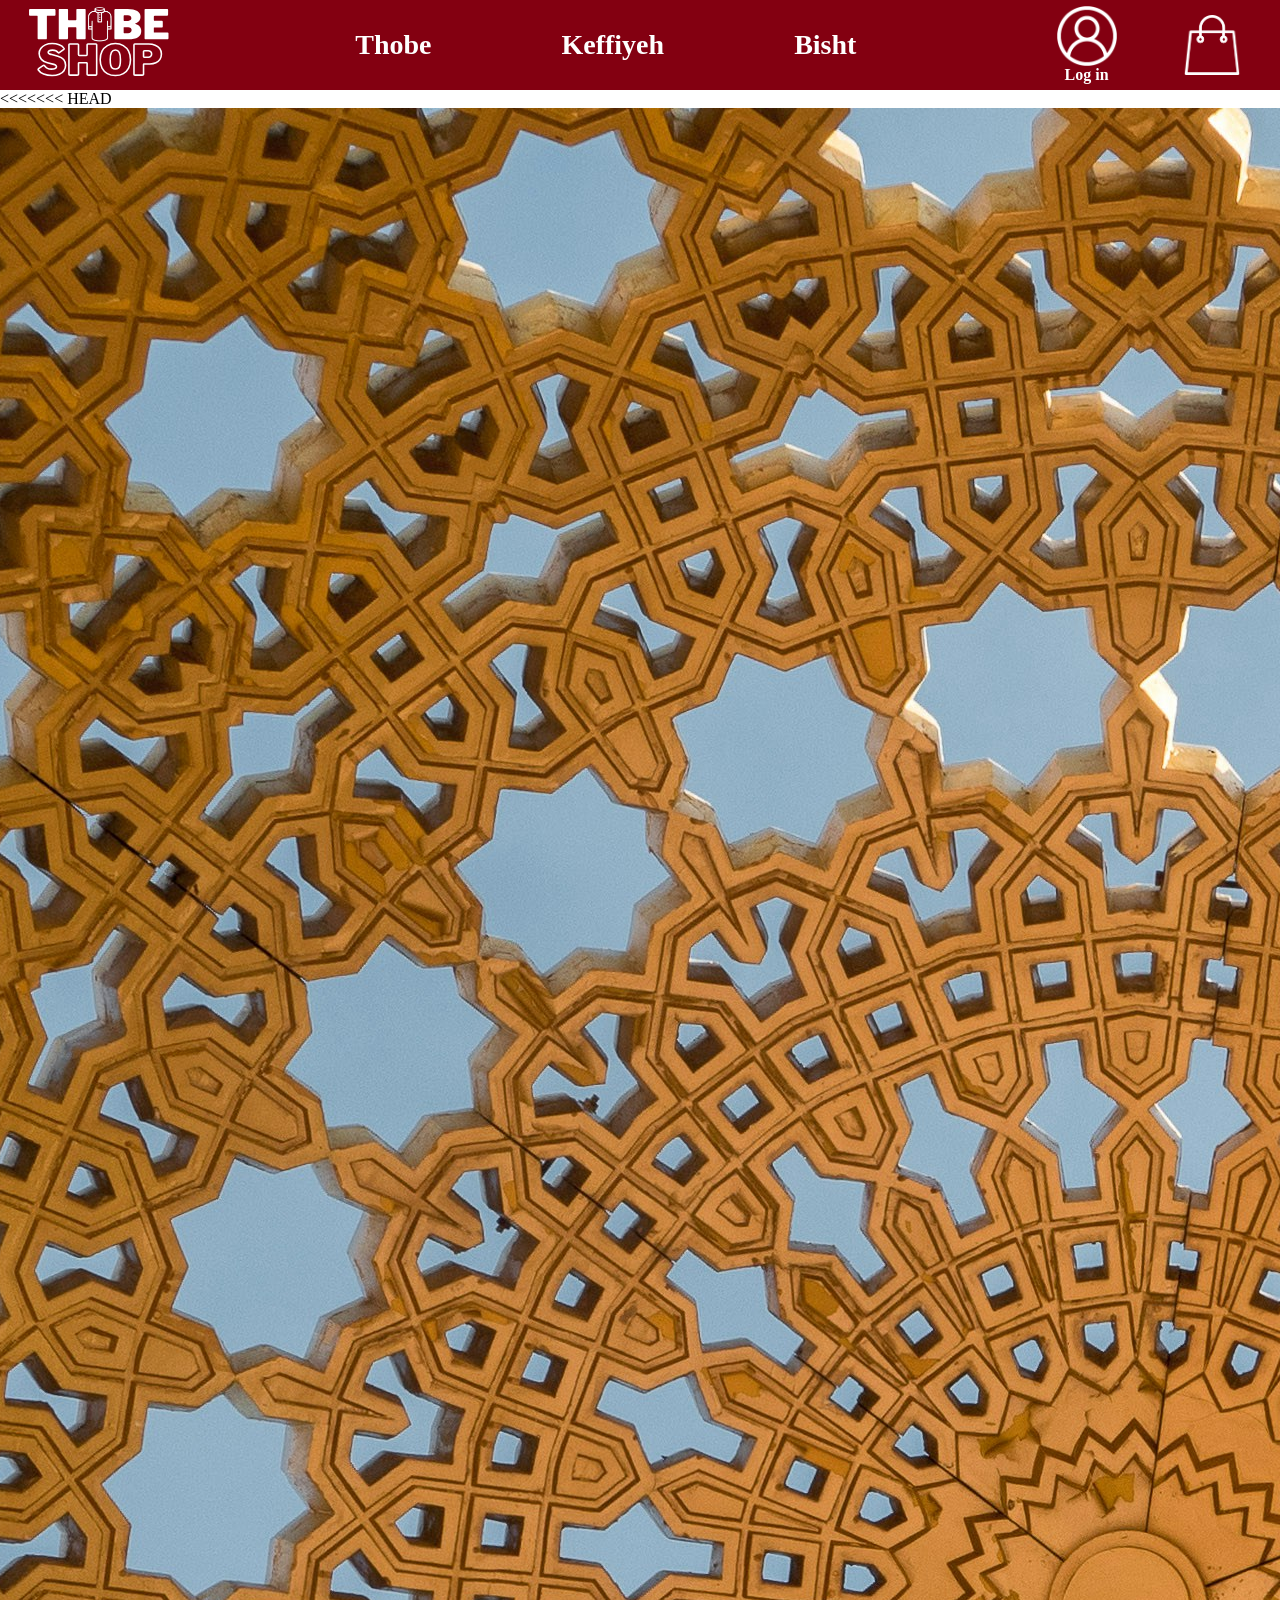
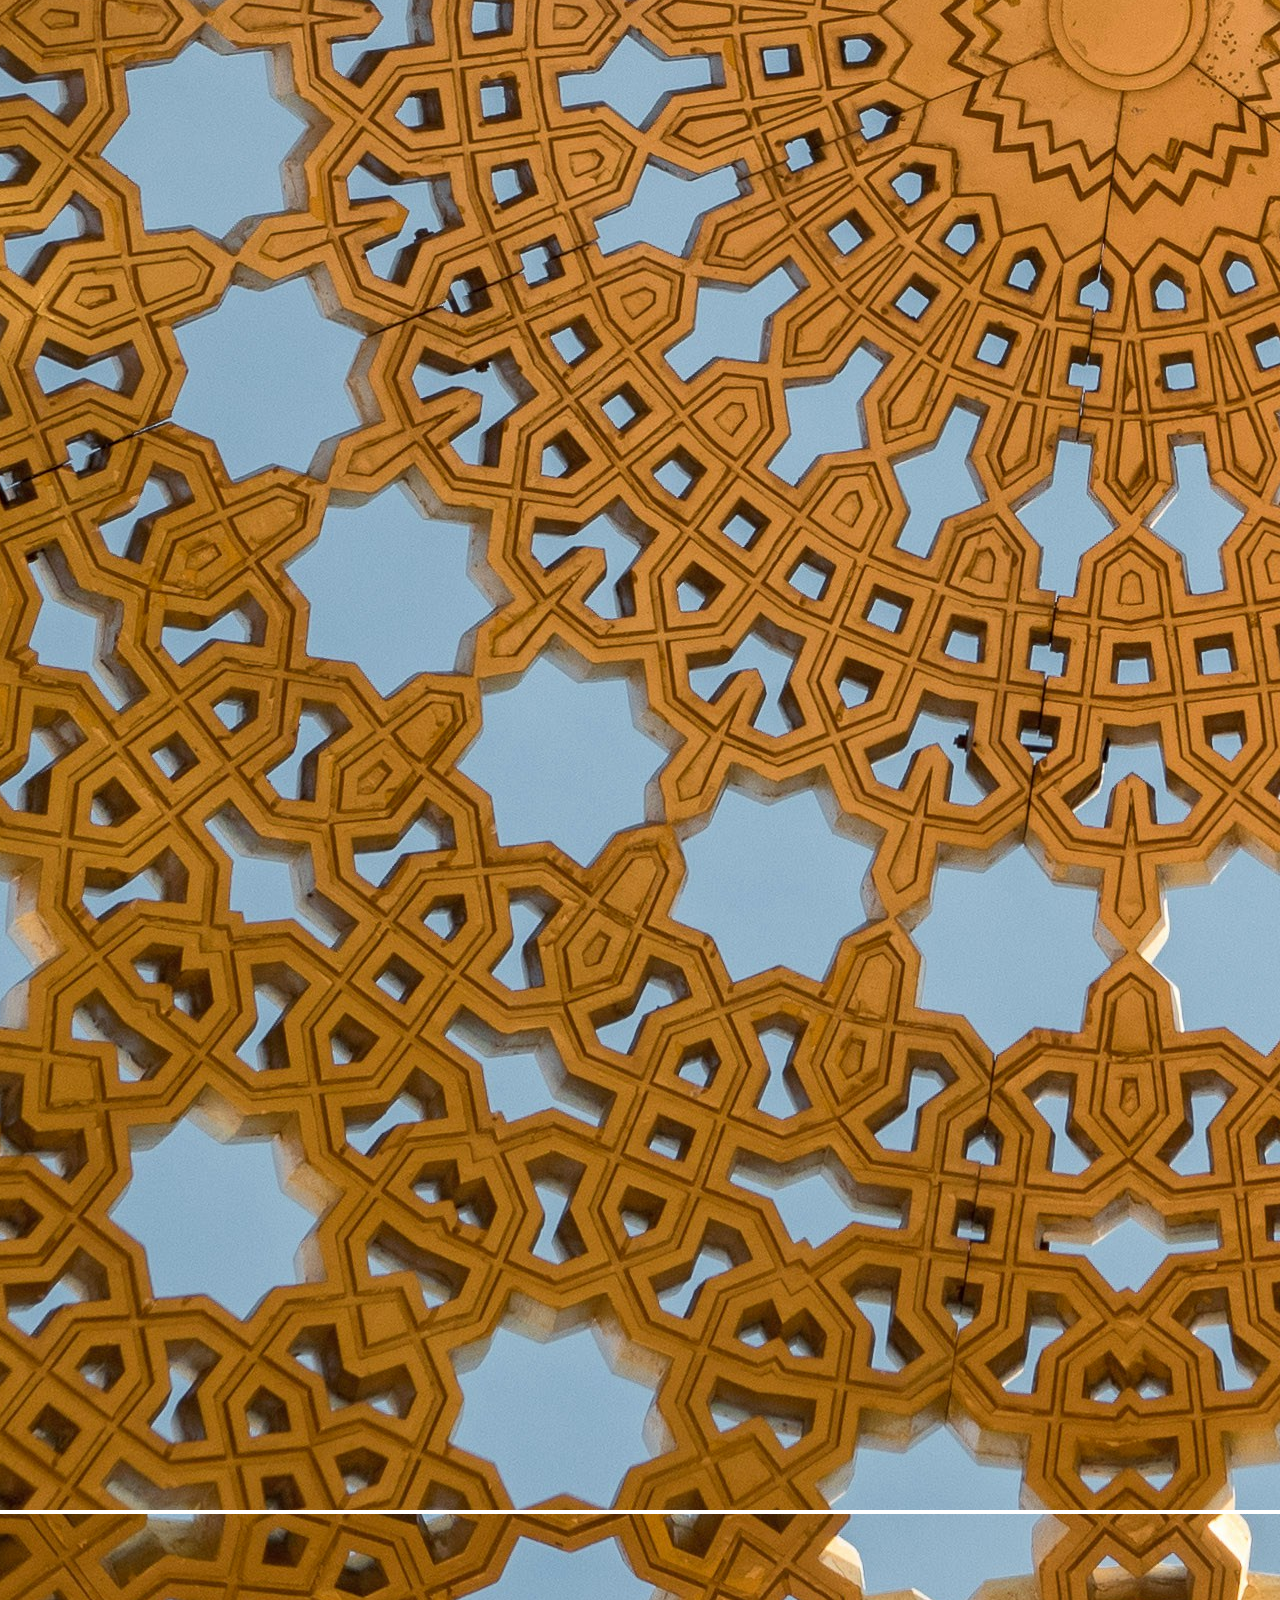
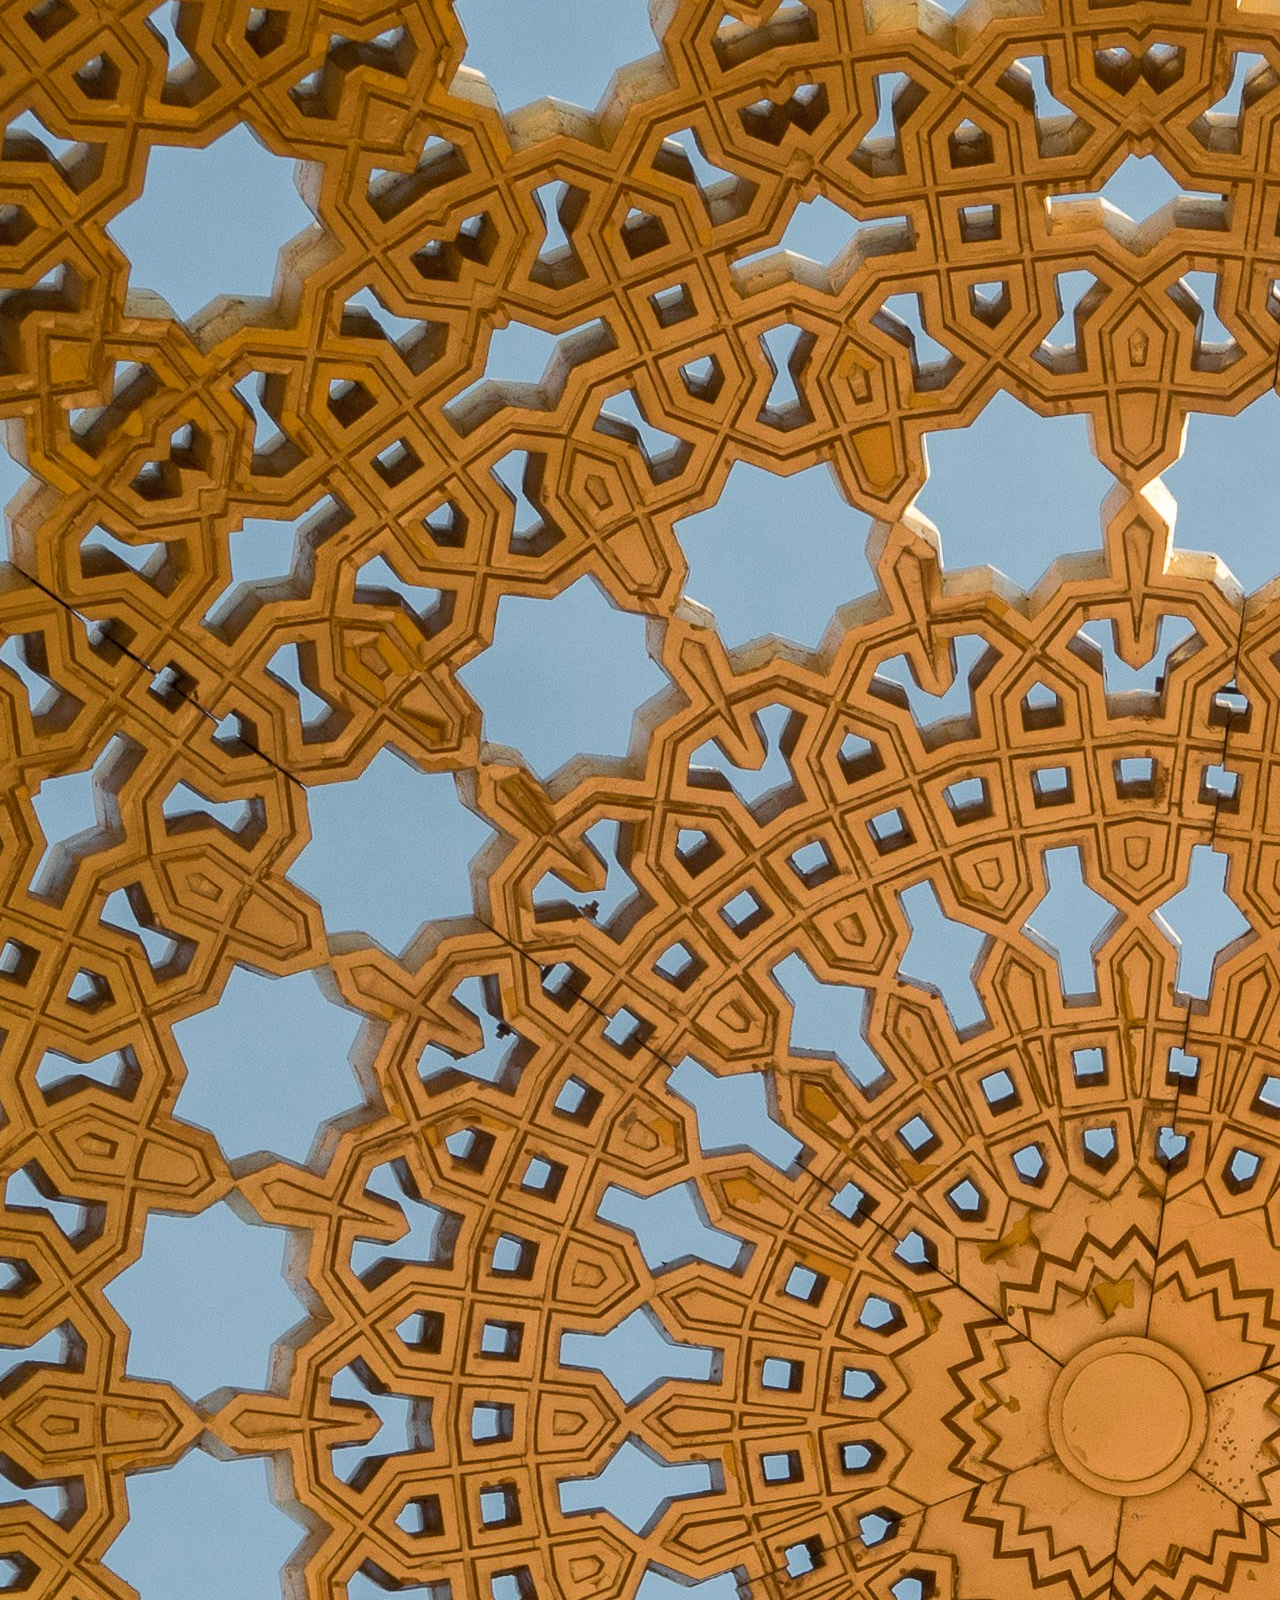
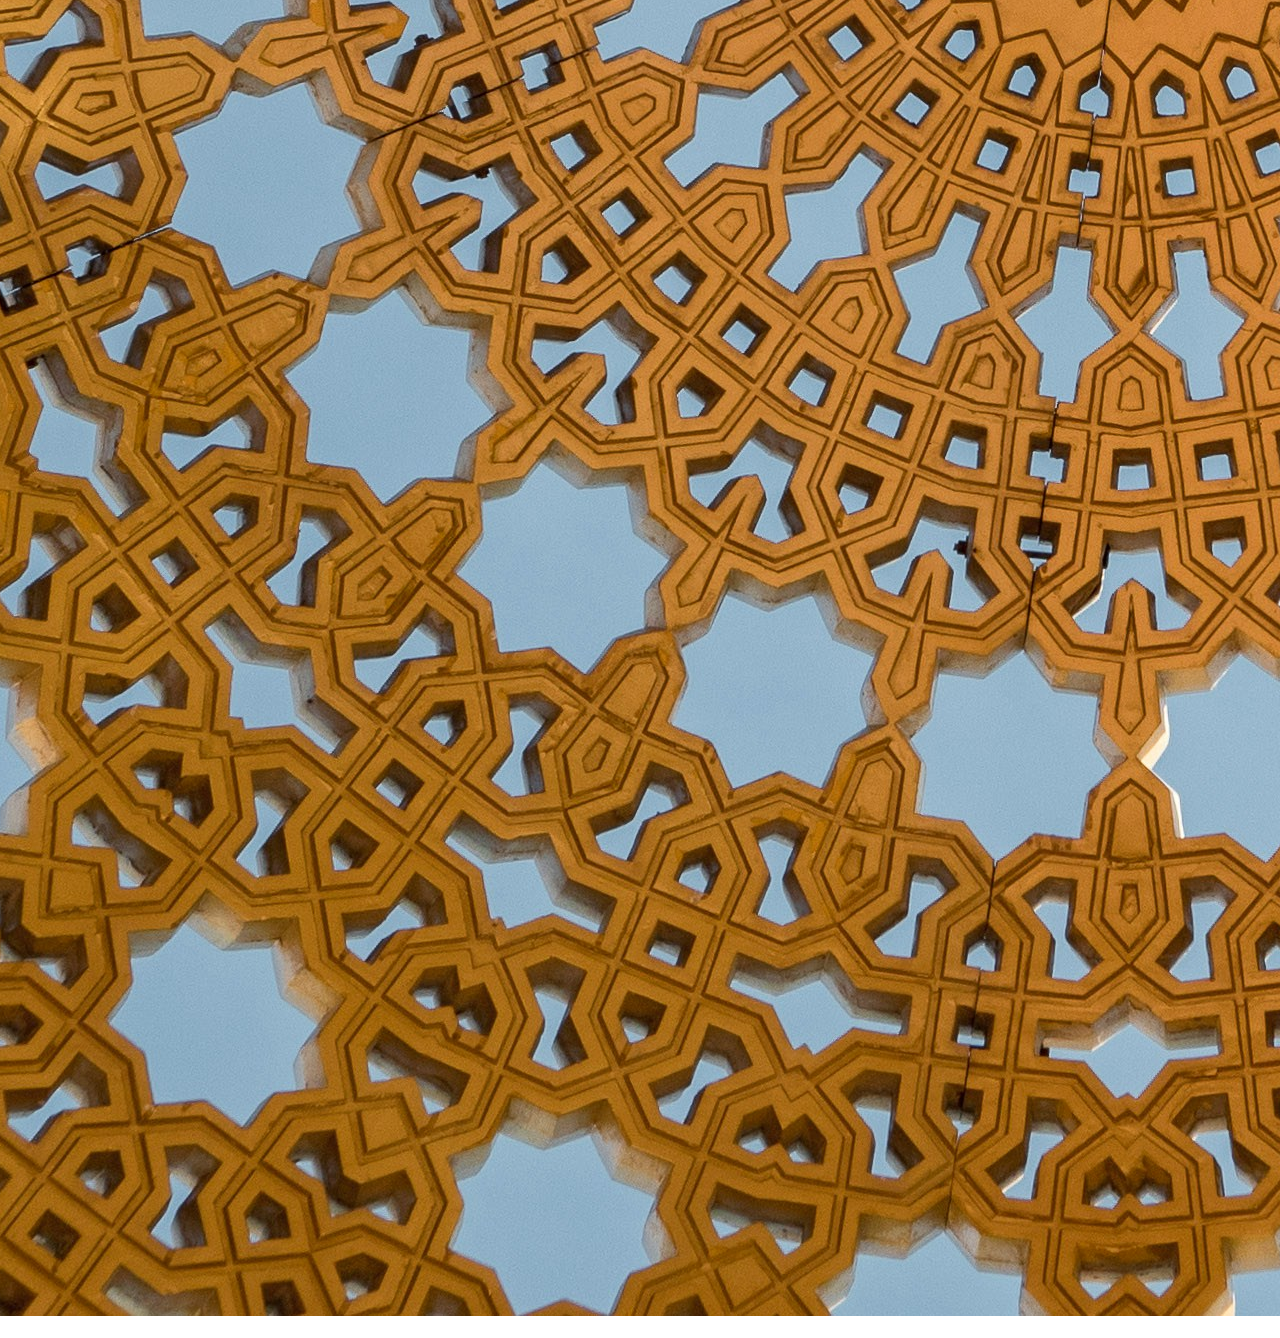
==== html_code/index.html @ 1b368363 "Merge branch 'With_frontend' of https://github.com/JohnnyDisk/KubenYearProject into With_frontend" ====
<!DOCTYPE html>
<html lang="en">
  <head>
    <meta charset="UTF-8" />
    <meta name="viewport" content="width=device-width, initial-scale=1.0" />
    <link rel="stylesheet" href="style.css" />
    <link rel="icon" type="image/x-icon" href="Images/favi_icon.png" />
    <script src="script.js"></script>
    <title>Thobe shop</title>
    <script src="Backend.js"></script>
</head>
<body>
  <div class="homepage">
    <div class="navbar">
      <div class="logo">
        <a href="/html_code/index.html">
          <img src="/html_code/Images/Thobe shop_lol.svg" alt="the images of the logo for thobe shop" />
        </a>
      </div>

  

      <div class="navbar-buttons">
        <a href="thobe.html">Thobe</a>
        <a href="keffiyah.html">Keffiyeh</a>
        <a href="bisht.html">Bisht</a>
      </div>
      
      <div class="buttons">
        <div class="profile">
          <a href="password/logg_inn.html" class="name">
            <img src="/html_code/Images/Profile_picture_white.png" alt="login profile picture image">
            <div id="name">Log in</div>
          </a>
        </div>
        <div class="shopping_cart">
          <a href="/html_code/shoppingcart.html" class="shopping_cart no_underline">
            <img src="/html_code/Images/shopping-bag_white.png" alt="a image of a shoppingcart">
            <div id="shoppingcartCounter" class="shopping_cart_text" style="display: none;"></div>
          </a>
        </div>  
          
      </div>
    </div>

<<<<<<< HEAD
    <div class="start_section">
      <img class="start_section_image" src="Images/Dummy_image.jpg" alt="" />

=======

    <div class="info_section">
      <img class="info_section_left" src="Images/Dummy_image.jpg" alt="dummy image of arabic roof" />
      <img class="info_section_right" src="Images/Dummy_image.jpg" alt="dummy image of arabic roof" />
>>>>>>> 1d93c5143822c7e82976dd7c75e5ee62bf506bcb
    </div>
  
    <h1 class="best_deals_title">Best Deals</h1>

    <div class="best_deals" id="bestproduct">
      
    </div>
      
        <div class="footer">
          <img src="Images/Thobe shop_white_background_transparent.png" class ="logo_footer" alt="image of the thobe logo">
          <div class="white_footer_line"></div>
            <p class="copyright_laws">
              © 2024 Thobe Shop. All rights reserved
            </p>
        </div>
      </div>
    </div>
  </div>
</body>
</html>
---- html_code/style.css ----
body {
    max-width: 100%;
    overflow-x: hidden;
    padding:0%;
    margin:0%;
    background-color:white;
    font-family:century gothic;
}

.navbar {
    display:flex;
    justify-content:space-between;
    width:100vw;
    height:90px;
    background-color:#830011;
    padding:0px;
    margin:0px;
}

.buttons {
    display:flex;
    align-items:center;
    gap:20px;
    margin-right:3%;
}

.buttons .profile {
    cursor:pointer;
    
}

.shopping_cart {
    display: flex;
    font-family: century gothic;
    font-weight: bold;
    color: white;
    
}

.shopping_cart_text {
    background-color: #4b0101;
    border-radius: 25%;
    padding: 5px;
    height: 20px;
}
.no_underline {
    text-decoration: none;
}

.name {
    font-family: century gothic;
    font-weight: bold;
    color: white;
    text-decoration: none;
    display: flex;
    flex-direction: column;
    align-items: center;
    text-align: center;
    overflow: hidden;
    width: 150px;
}

.buttons .shopping_cart {
    cursor:pointer;
}

.buttons img{
    width:60px;
    height:60px;
}

.logo {
    display:flex;
    align-items:center;
}

.logo img {
    width:200px;
    margin-right:0%;
    padding-right:0%;
    transition-duration:0.4s;
}

.logo img:hover {
    transform: scale(1.05);
    cursor:pointer;
}


.navbar-buttons {
    display:flex;
    align-items:center;
    gap: 130px;
    
}
.navbar-buttons a{
    text-decoration:none;
    font-family:century gothic;
    font-weight:bold;
    font-size:28px;
    color:white;
    cursor:pointer;
    transition-duration:0.2s;
}

.navbar-buttons a:hover {
    color:#EDE1CB;
}

.profile {
    display:flex;
    justify-content:flex-end;
    align-items: center; 
}

.start_section {
    display:flex;
    justify-content:center;
}

.start_section_image{
    width:100vw;
    height:100vh;
}

.best_deals_title{
    display:flex;
    justify-content:center;
    font-family:century gothic;
}

.best_deals {
    display:flex;
    justify-content:center;
    justify-content:space-evenly;
    margin-bottom:60px;
}

.best_deals img {
    width:350px;
    height:550px;
}

.footer {
    display:flex;
    align-items:center;
    flex-direction:row;
    width:100vw;
    height:240px;
    background-color:#770312;
}

.copyright_laws {
    position:relative;
    top:45%;
    color:white;
}

.logo_footer {
    display:flex;
    align-items:center;
    width:260px;
    height:150px;
    padding:0px;
    margin-left:5px;
}

.white_footer_line {
    display:flex;
    align-items:center;
    width:2px;
    height:170px;
    margin-left:30px;
    background-color:white;
}

.card {
    box-shadow: 0 4px 8px 0 rgba(0, 0, 0, 0.2);
    max-width: 300px;
    text-align: center;
    font-family: arial;
}

  
.price {
    color: grey;
    font-size: 22px;
}
  
.card button {
    border: none;
    outline: 0;
    padding: 12px;
    color: white;
    background-color: black;
    text-align: center;
    cursor: pointer;
    width: 100%;
    font-size: 18px;
}
  
.card button:hover {
    opacity: 0.7;
}

.shop {
    display: flex;
    justify-content: center;
    gap: 3%;
}

h1 {
    display:flex;
    justify-content:center;
}

.submit {
    display:flex;
    background:#830011;
    color:white;
    border:none;
    padding:8px;
    border-radius:30px;
}

.logg_in_style {
    display:flex;
    align-items:center;
    justify-content:center;
}

.inputField {
    padding:13px;
    width:400px;
}

#logg_inn_background {
    background-color:#EDE1CB;
}

/* #homepage {
    display:flex;
    
}*/

#cartItems {
    display:flex;
    align-items:center;
    flex-direction:column;
} 

.cart-item {
    display:flex;
    width:30%;
    height:110px;
    align-items:center;
    color:white;

    background-color:rgb(177, 118, 118);
    margin-top:1px;
    margin-bottom:1px;
}

@media (max-width: 1200px) {
    .navbar-buttons {
        display:flex;
        align-items:center;
        gap: 90px;
        
    }
}

.homepage #buyProducts{
    display:flex;
    flex-direction:column;
    justify-content:center;
    align-items:center;
}
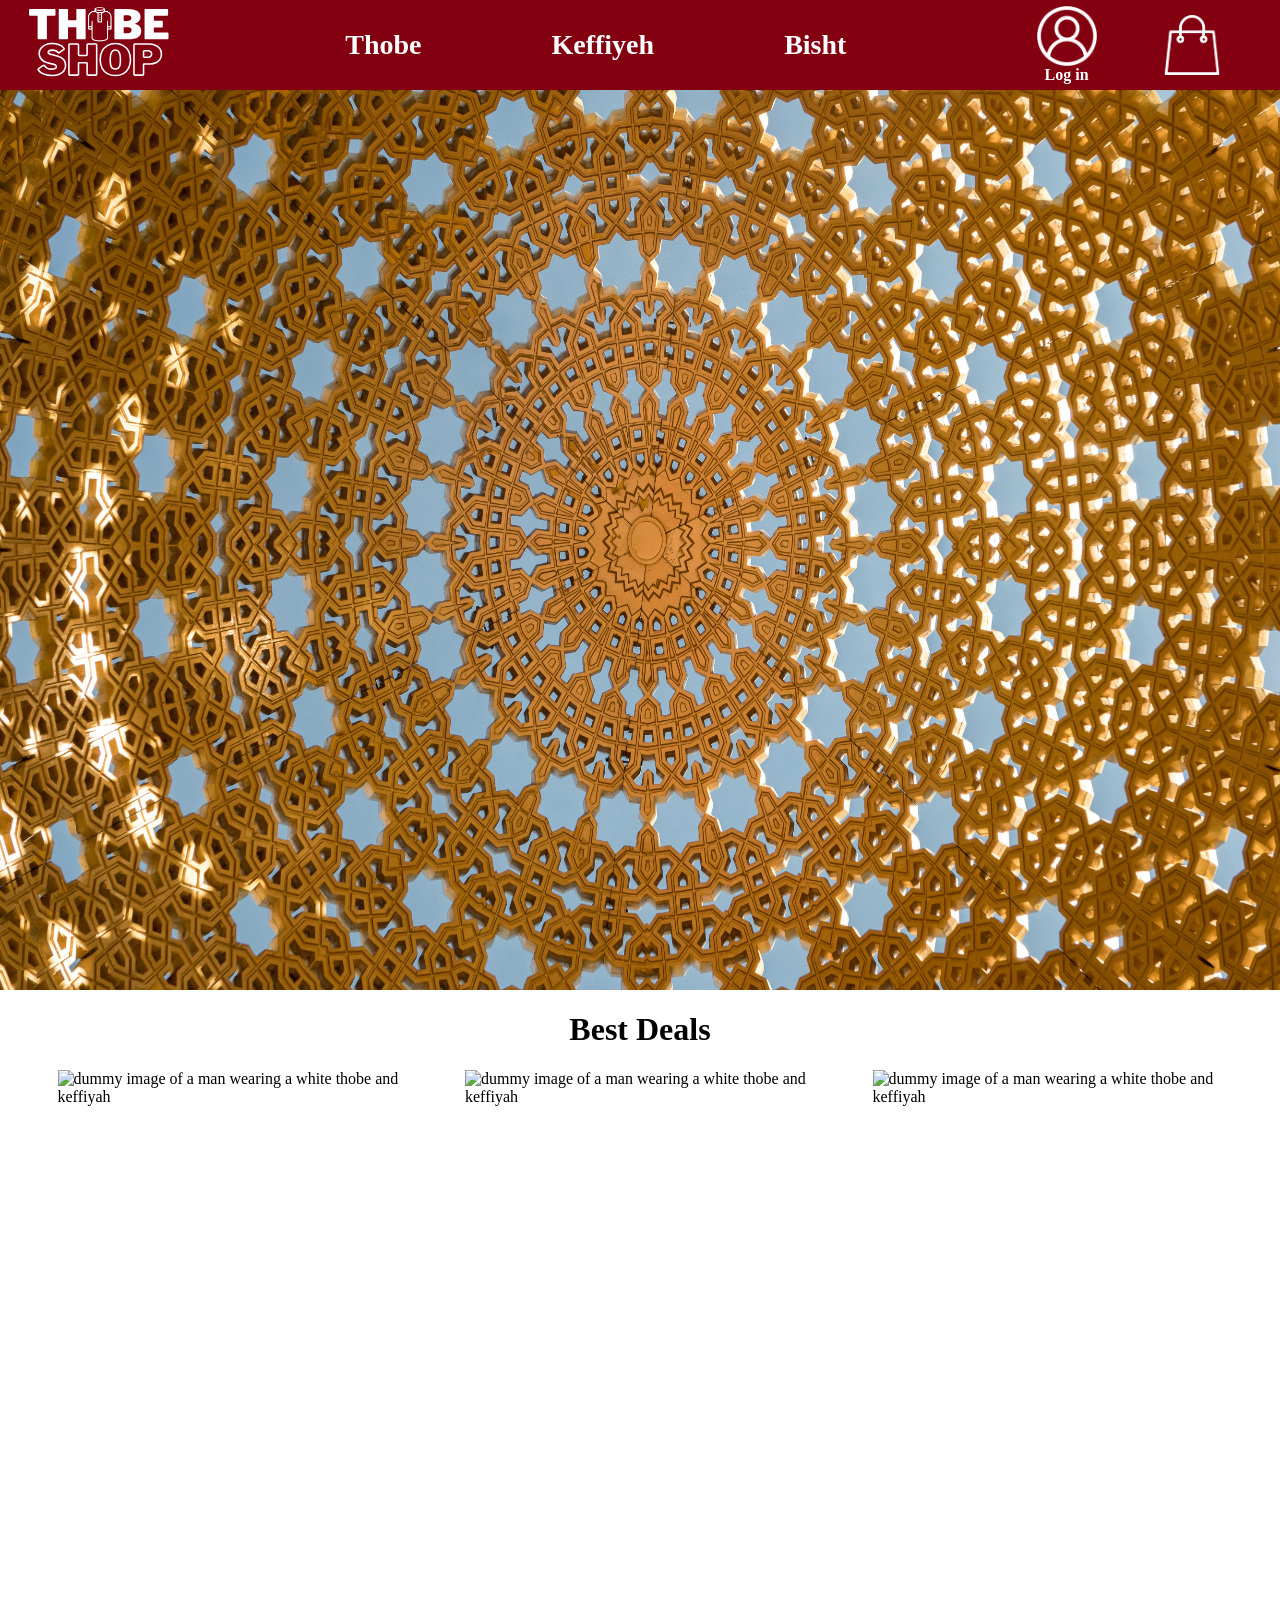
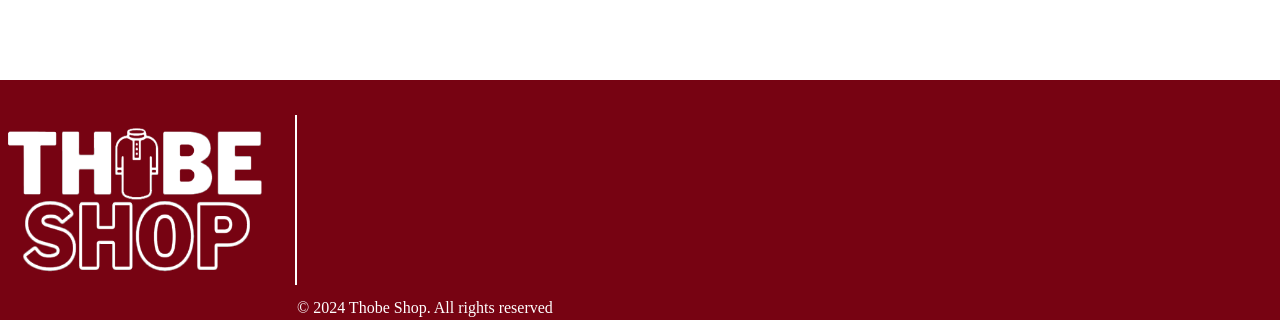
==== commit f39d7bf9: "update" ====
--- a/html_code/index.html
+++ b/html_code/index.html
@@ -37,28 +37,20 @@
           <a href="/html_code/shoppingcart.html" class="shopping_cart no_underline">
             <img src="/html_code/Images/shopping-bag_white.png" alt="a image of a shoppingcart">
             <div id="shoppingcartCounter" class="shopping_cart_text" style="display: none;"></div>
-          </a>
-        </div>  
-          
+          </div>  
+        </a>
       </div>
     </div>
 
-<<<<<<< HEAD
     <div class="start_section">
       <img class="start_section_image" src="Images/Dummy_image.jpg" alt="" />
-
-=======
-
-    <div class="info_section">
-      <img class="info_section_left" src="Images/Dummy_image.jpg" alt="dummy image of arabic roof" />
-      <img class="info_section_right" src="Images/Dummy_image.jpg" alt="dummy image of arabic roof" />
->>>>>>> 1d93c5143822c7e82976dd7c75e5ee62bf506bcb
-    </div>
-  
+    </div> 
     <h1 class="best_deals_title">Best Deals</h1>
 
-    <div class="best_deals" id="bestproduct">
-      
+    <div class="best_deals">
+      <img src="images/Dummy_product_image.jpg" alt="dummy image of a man wearing a white thobe and keffiyah">
+      <img src="images/Dummy_product_image.jpg" alt="dummy image of a man wearing a white thobe and keffiyah">
+      <img src="images/Dummy_product_image.jpg" alt="dummy image of a man wearing a white thobe and keffiyah">
     </div>
       
         <div class="footer">
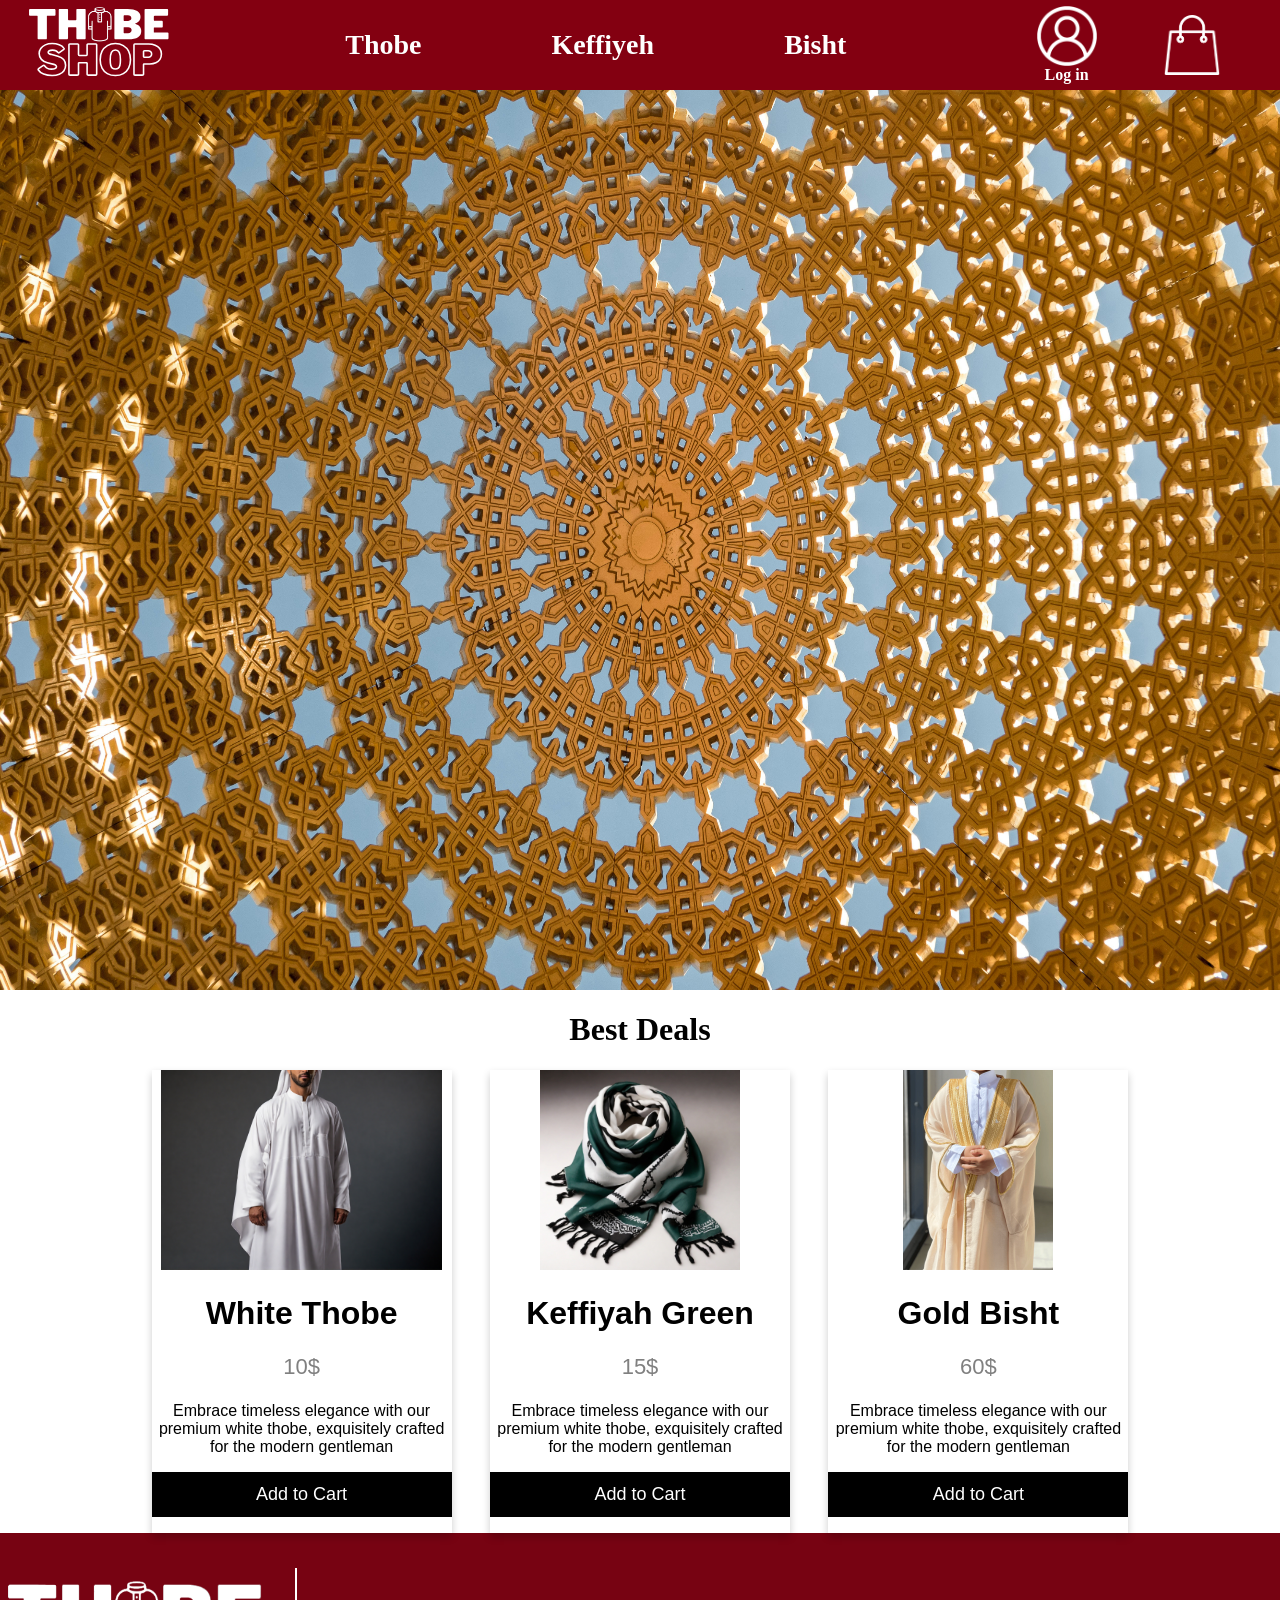
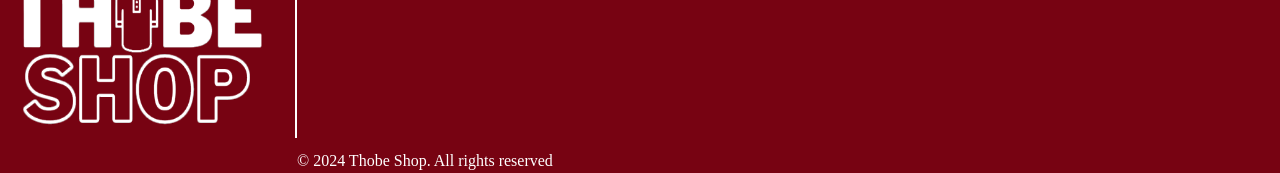
==== commit 2bbc07aa: "fixed best products yes" ====
--- a/html_code/index.html
+++ b/html_code/index.html
@@ -7,7 +7,6 @@
     <link rel="icon" type="image/x-icon" href="Images/favi_icon.png" />
     <script src="script.js"></script>
     <title>Thobe shop</title>
-    <script src="Backend.js"></script>
 </head>
 <body>
   <div class="homepage">
@@ -47,10 +46,8 @@
     </div> 
     <h1 class="best_deals_title">Best Deals</h1>
 
-    <div class="best_deals">
-      <img src="images/Dummy_product_image.jpg" alt="dummy image of a man wearing a white thobe and keffiyah">
-      <img src="images/Dummy_product_image.jpg" alt="dummy image of a man wearing a white thobe and keffiyah">
-      <img src="images/Dummy_product_image.jpg" alt="dummy image of a man wearing a white thobe and keffiyah">
+    <div class="shop" id="bestProductShop">
+      
     </div>
       
         <div class="footer">
@@ -64,4 +61,5 @@
     </div>
   </div>
 </body>
+<script src="Backend.js"></script>
 </html>
--- a/html_code/style.css
+++ b/html_code/style.css
@@ -214,14 +214,7 @@
     justify-content:center;
 }
 
-.submit {
-    display:flex;
-    background:#830011;
-    color:white;
-    border:none;
-    padding:8px;
-    border-radius:30px;
-}
+
 
 .logg_in_style {
     display:flex;
@@ -270,9 +263,19 @@
     }
 }
 
-.homepage #buyProducts{
-    display:flex;
-    flex-direction:column;
-    justify-content:center;
-    align-items:center;
+.homepage p{
+    display:flex;
+    justify-content:center;
+
+}
+
+
+.submit {
+    display:flex;
+    background:#830011;
+    color:white;
+    justify-content:center;
+    border:none;
+    padding:8px;
+    border-radius:30px;
 }
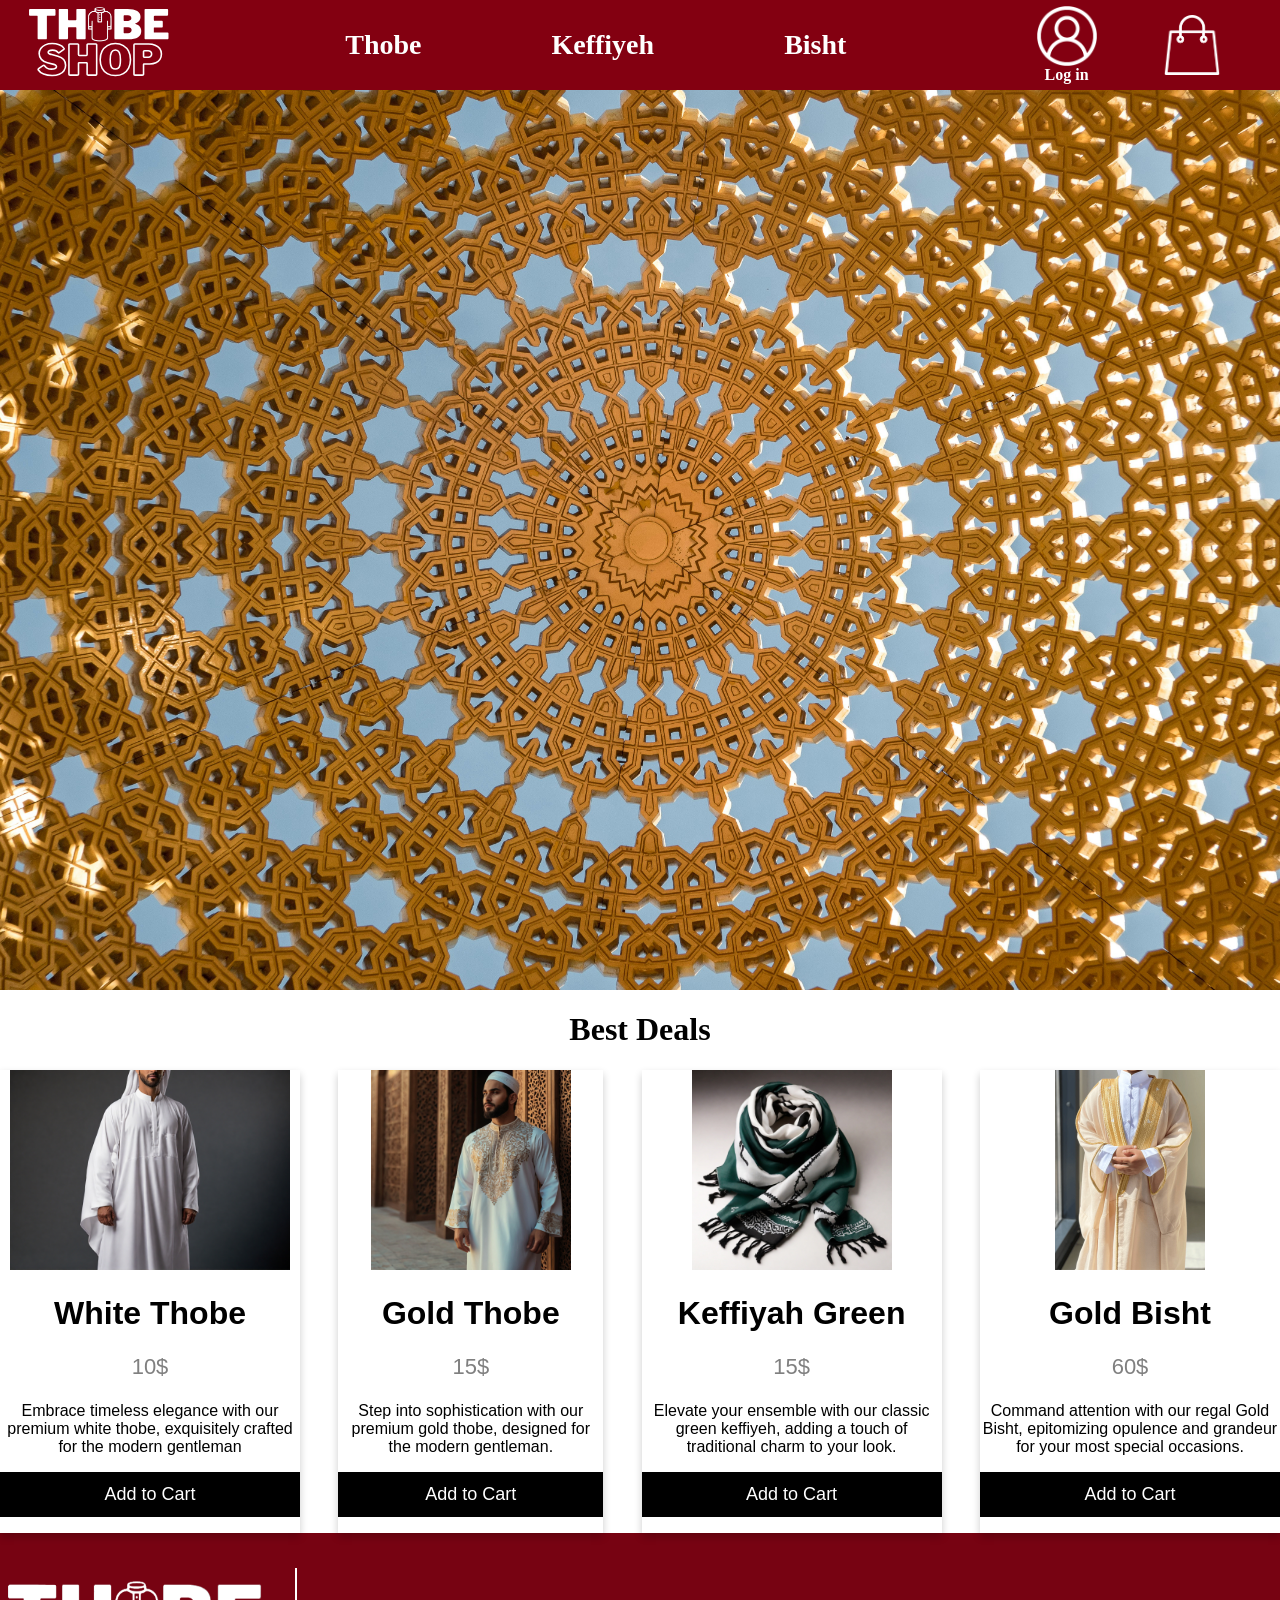
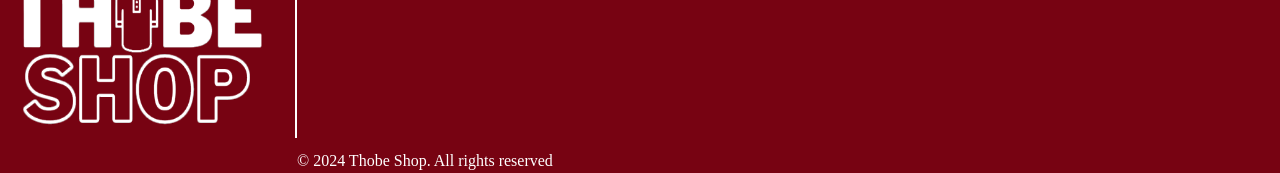
==== commit 13827ebc: "fiksa hamburgeren menyen sammen med younis på min pc yes" ====
--- a/html_code/index.html
+++ b/html_code/index.html
@@ -17,7 +17,20 @@
         </a>
       </div>
 
-  
+      <div class="hamburger-menu">
+        <div class="hamburger">
+          <div class="bar"></div>
+          <div class="bar"></div>
+          <div class="bar"></div>
+        </div>
+        <div class="dropdown-content">
+          <a href="thobe.html">Thobe</a>
+          <a href="keffiyah.html">Keffiyeh</a>
+          <a href="bisht.html">Bisht</a>
+          <a href="password/logg_inn.html">Login</a>
+          <a href="/html_code/shoppingcart.html">Shoppingcart</a>
+        </div>
+      </div>
 
       <div class="navbar-buttons">
         <a href="thobe.html">Thobe</a>
--- a/html_code/style.css
+++ b/html_code/style.css
@@ -119,7 +119,7 @@
 }
 
 .start_section_image{
-    width:100vw;
+    width: auto;
     height:100vh;
 }
 
@@ -248,8 +248,7 @@
     height:110px;
     align-items:center;
     color:white;
-
-    background-color:rgb(177, 118, 118);
+    background-color:#983946;
     margin-top:1px;
     margin-bottom:1px;
 }
@@ -263,6 +262,71 @@
     }
 }
 
+.hamburger-menu {
+    display: none;
+    position: relative; /* Added */
+    margin-right: 20px; /* Adjust as needed */
+}
+
+.hamburger {
+    display: inline-block;
+    cursor: pointer;
+    margin-top: 100%;
+}
+
+.bar {
+    width: 25px;
+    height: 3px;
+    background-color: white;
+    margin: 5px 0;
+}
+
+.dropdown-content {
+    position: absolute;
+    top: 50px;
+    right: 0;
+    background-color: #830011;
+    min-width: 160px;
+    box-shadow: 0px 8px 16px 0px rgba(0,0,0,0.2);
+    z-index: 1;
+    display: none; /* Initially hide the dropdown */
+}
+
+.dropdown-content.show {
+    display: block;
+    
+}
+
+.dropdown-content a {
+    color: rgb(255, 255, 255);
+    padding: 12px 16px;
+    text-decoration: none;
+    display: block;
+}
+
+
+/* Media query for hamburger menu */
+@media (max-width: 900px) {
+    .shop {
+        flex-direction: column;
+        align-items: center;
+        gap: 100px;
+    }
+    .navbar-buttons {
+        display: none;
+    }
+    .buttons {
+        display: none;
+    }
+    .shopping_cart {
+        display: none;
+    }
+    .hamburger-menu {
+        display: block;
+    }
+}
+
+
 .homepage p{
     display:flex;
     justify-content:center;
@@ -278,4 +342,16 @@
     border:none;
     padding:8px;
     border-radius:30px;
+}
+
+
+.shopping-cart-button {
+    display:flex;
+    margin-top:10px;
+    margin-bottom:10px;
+    justify-content:center;
+}
+
+.cart-item p{
+    margin-left:15px;
 }
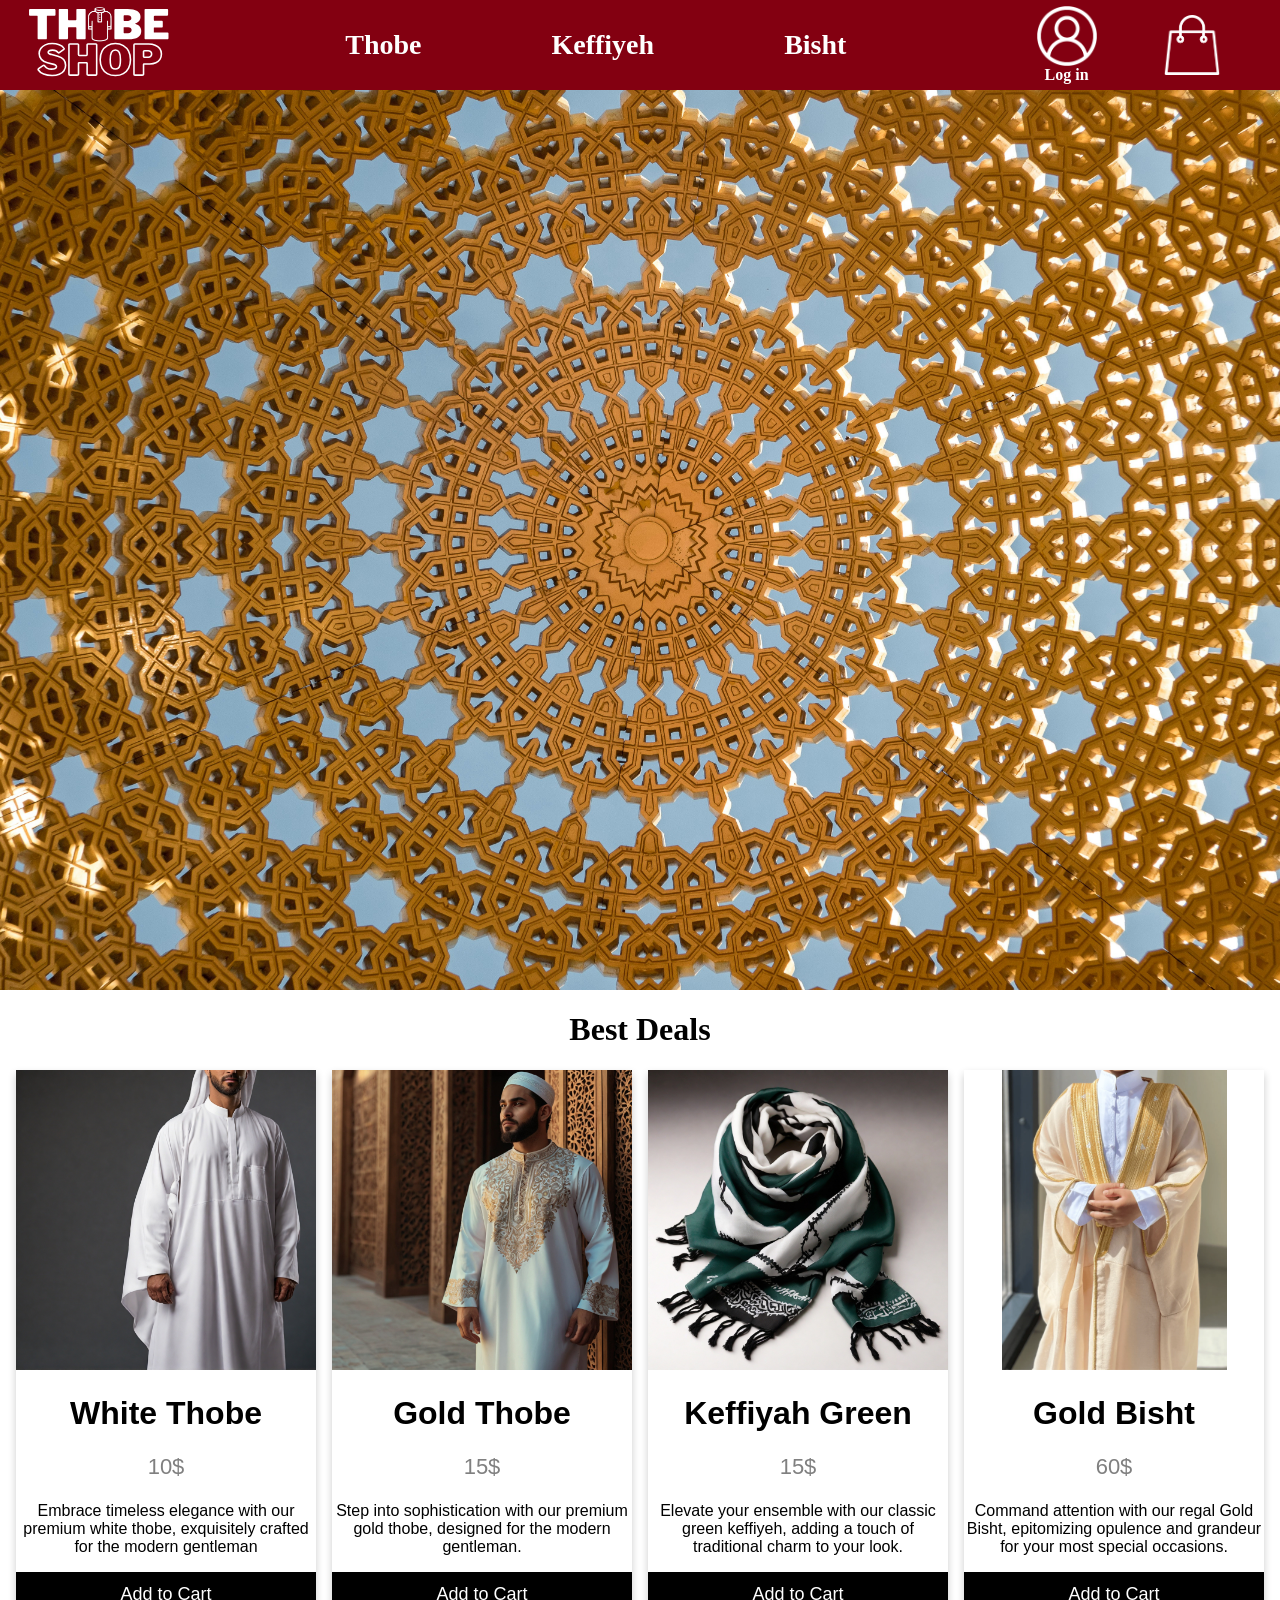
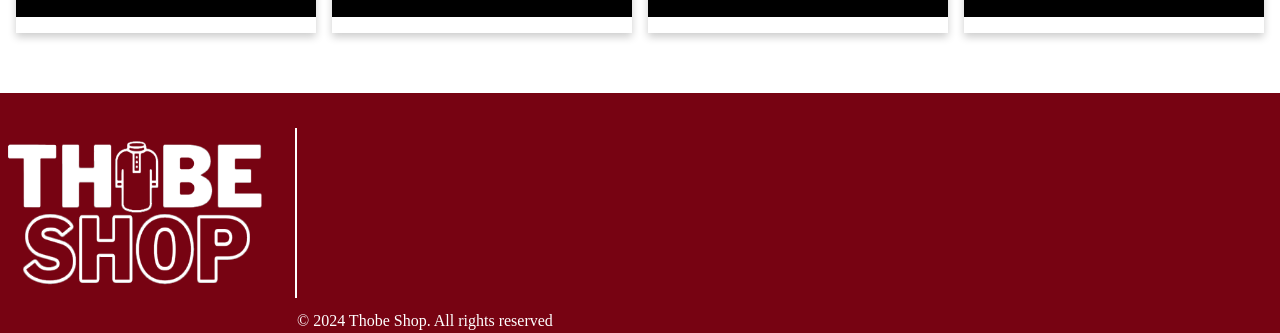
==== commit e9e577a0: "fixing stuff yes" ====
--- a/html_code/index.html
+++ b/html_code/index.html
@@ -59,7 +59,7 @@
     </div> 
     <h1 class="best_deals_title">Best Deals</h1>
 
-    <div class="shop" id="bestProductShop">
+    <div class="best_deals" id="bestProductShop">
       
     </div>
       
--- a/html_code/style.css
+++ b/html_code/style.css
@@ -136,10 +136,6 @@
     margin-bottom:60px;
 }
 
-.best_deals img {
-    width:350px;
-    height:550px;
-}
 
 .footer {
     display:flex;
@@ -179,6 +175,13 @@
     max-width: 300px;
     text-align: center;
     font-family: arial;
+    overflow: hidden;
+    
+}
+
+.card img {
+    width:auto;
+    height:300px;
 }
 
   
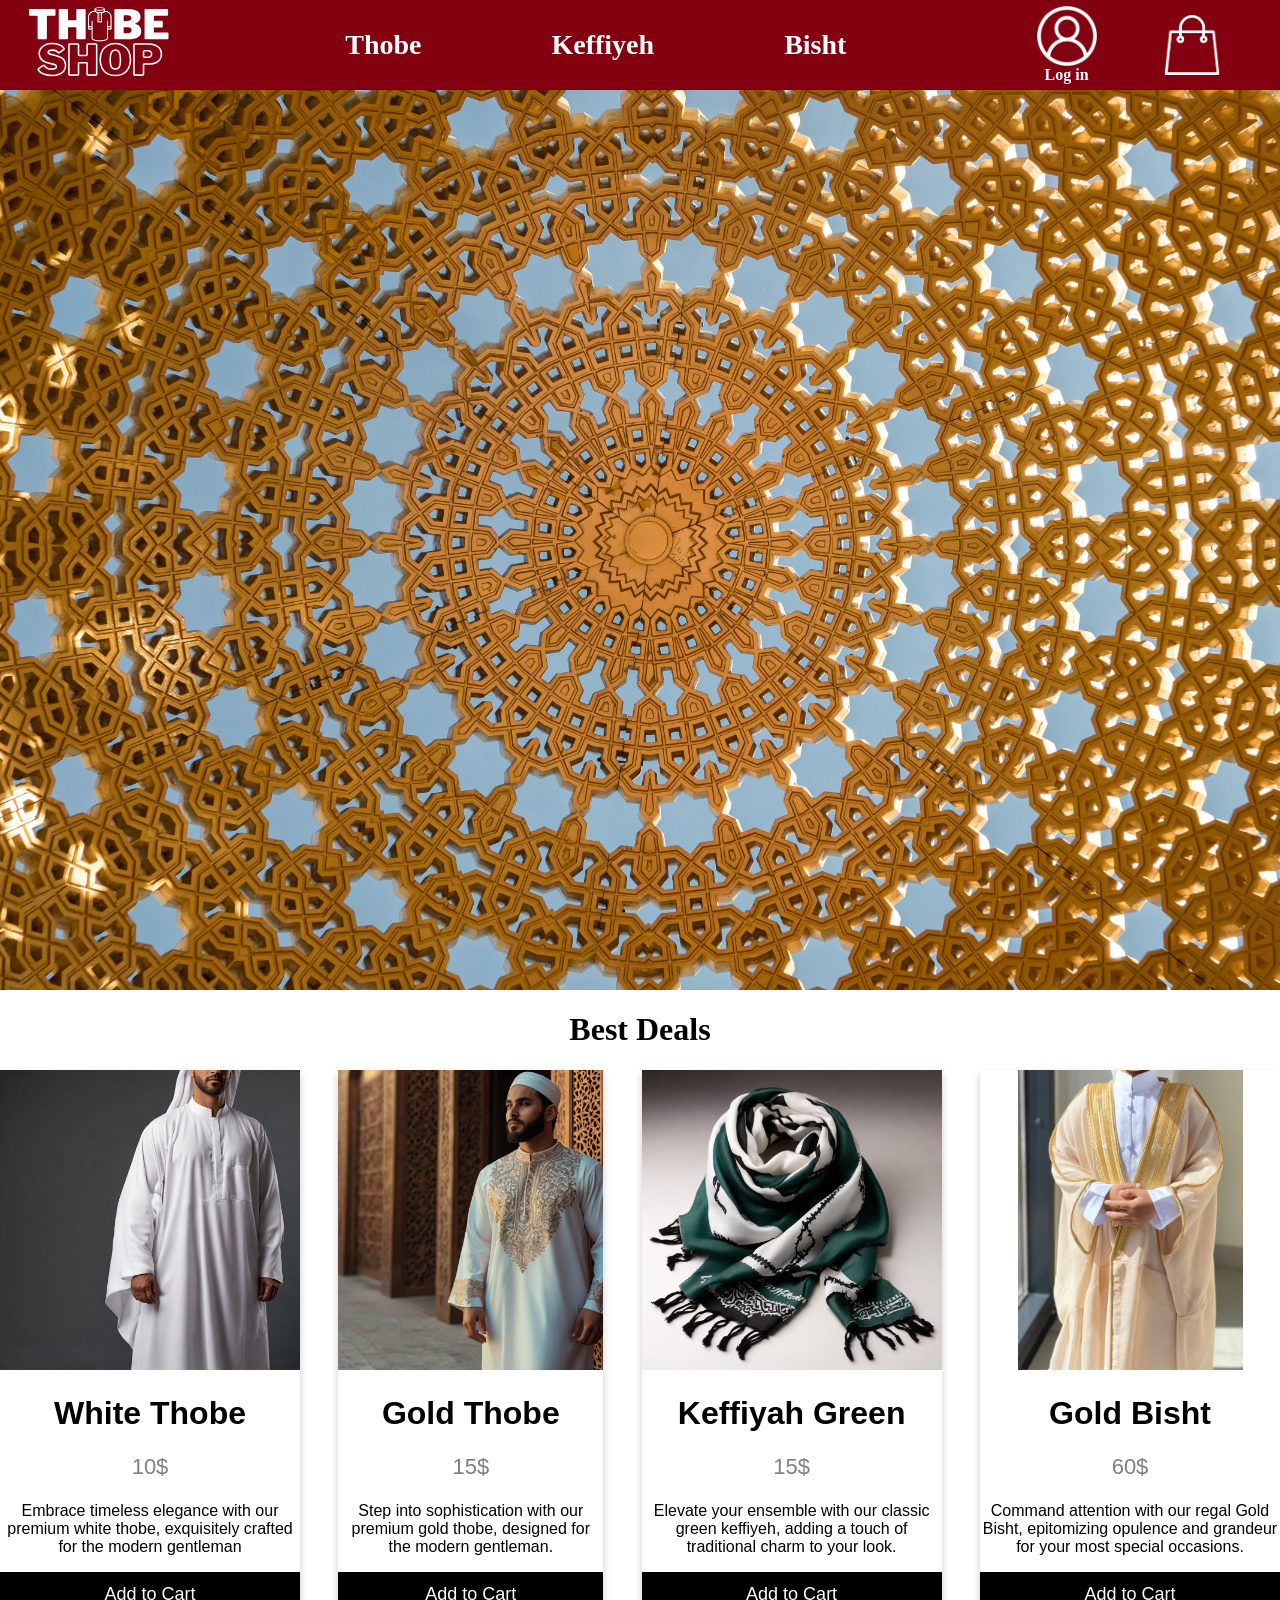
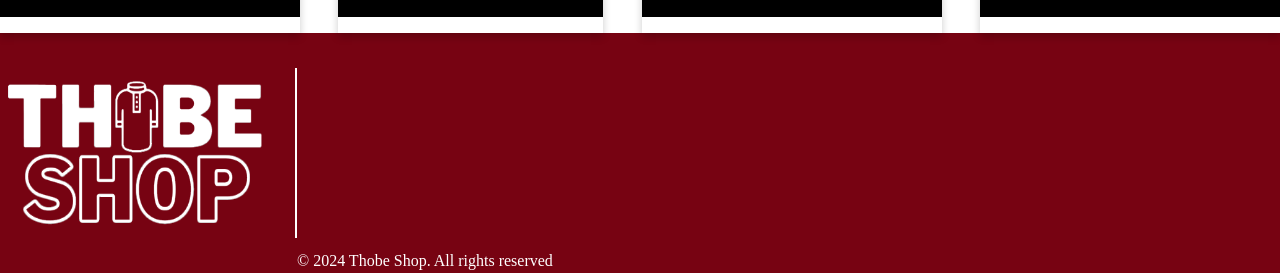
==== commit 75e5c273: "denne er riktig yes" ====
--- a/html_code/index.html
+++ b/html_code/index.html
@@ -59,7 +59,7 @@
     </div> 
     <h1 class="best_deals_title">Best Deals</h1>
 
-    <div class="best_deals" id="bestProductShop">
+    <div class="shop" id="bestProductShop">
       
     </div>
       
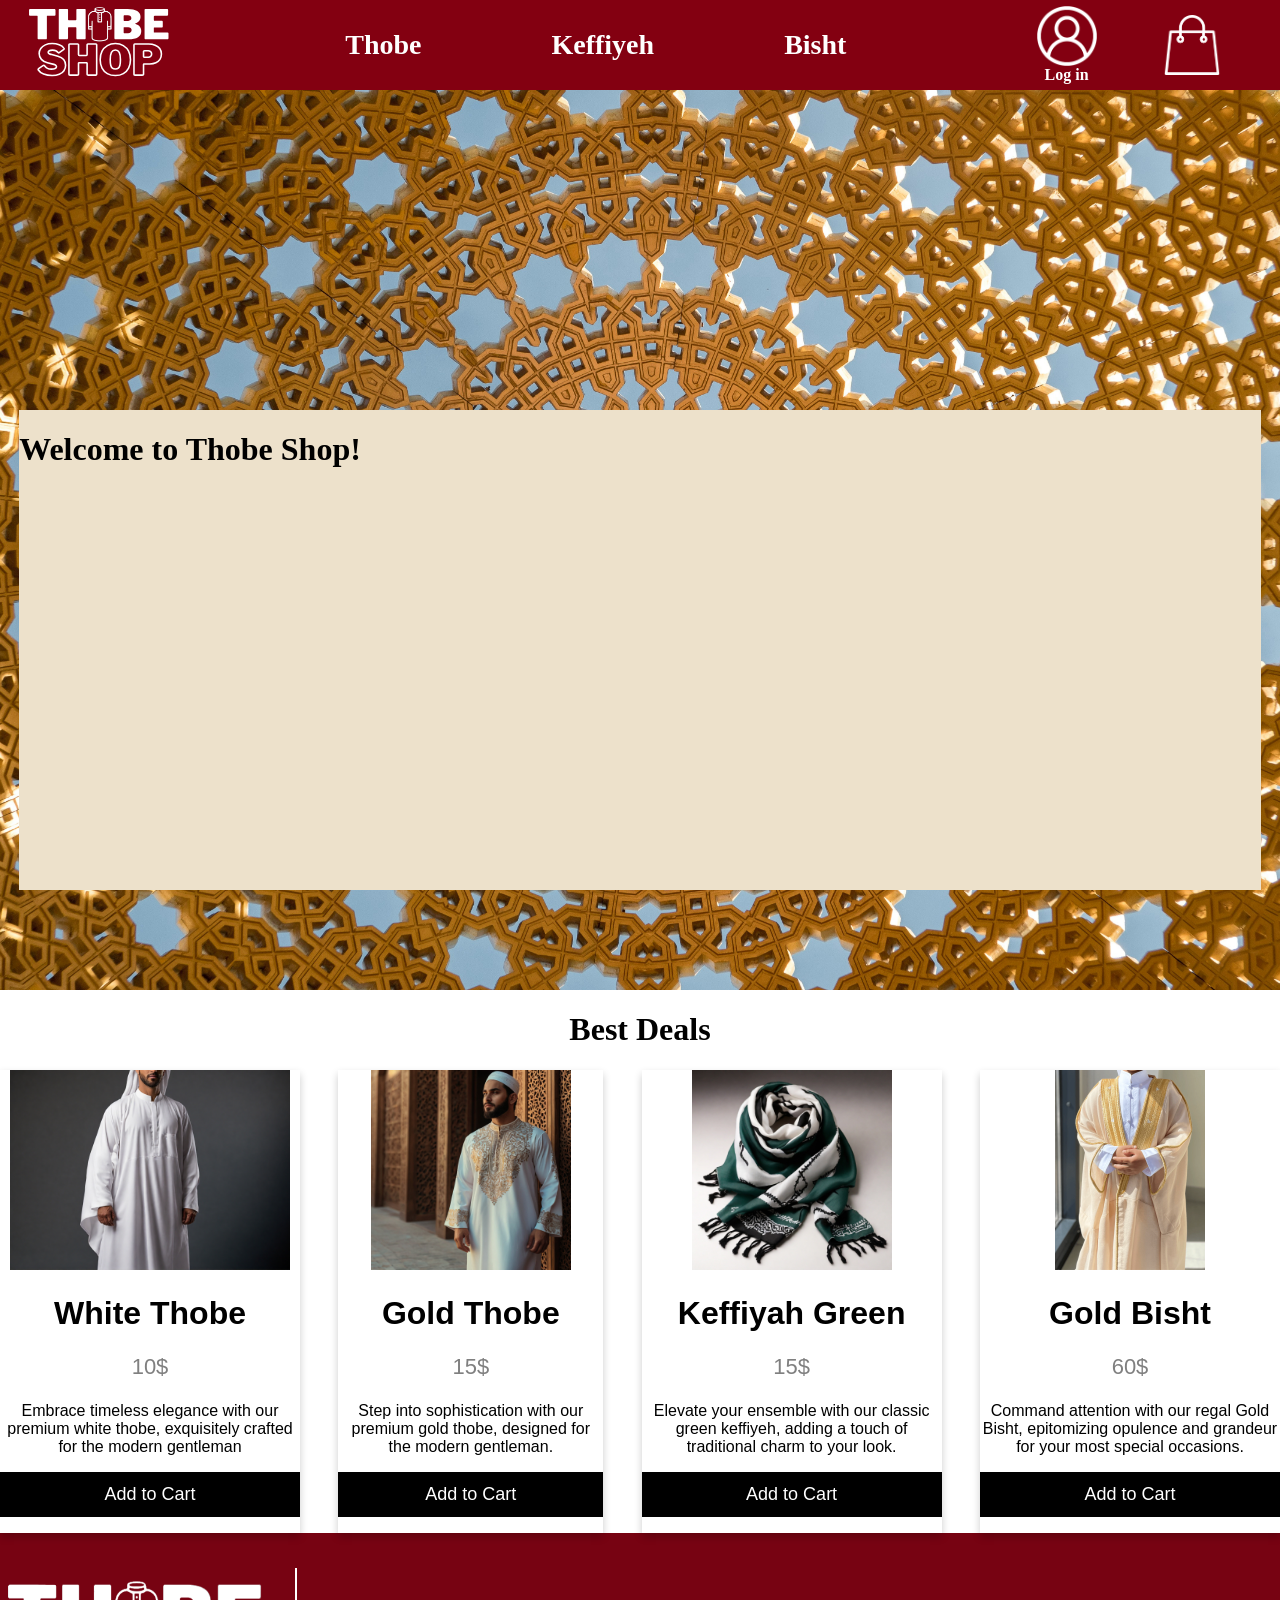
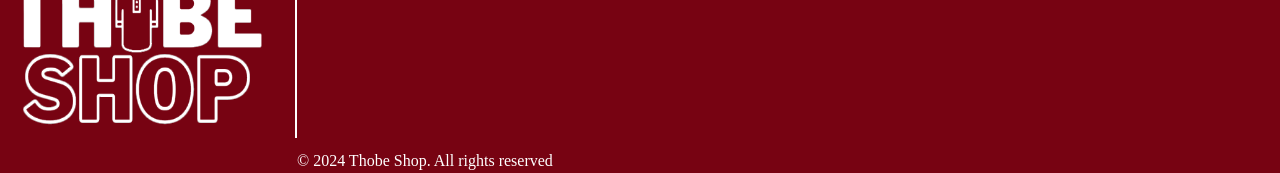
==== commit 5cc1e7f1: "Adding introduction container" ====
--- a/html_code/index.html
+++ b/html_code/index.html
@@ -56,6 +56,9 @@
 
     <div class="start_section">
       <img class="start_section_image" src="Images/Dummy_image.jpg" alt="" />
+      <div class="Introduction-container">
+        <h1>Welcome to Thobe Shop!</h1>
+      </div>
     </div> 
     <h1 class="best_deals_title">Best Deals</h1>
 
--- a/html_code/style.css
+++ b/html_code/style.css
@@ -136,6 +136,10 @@
     margin-bottom:60px;
 }
 
+.best_deals img {
+    width:350px;
+    height:550px;
+}
 
 .footer {
     display:flex;
@@ -175,13 +179,6 @@
     max-width: 300px;
     text-align: center;
     font-family: arial;
-    overflow: hidden;
-    
-}
-
-.card img {
-    width:auto;
-    height:300px;
 }
 
   
@@ -234,10 +231,18 @@
     background-color:#EDE1CB;
 }
 
-/* #homepage {
-    display:flex;
-    
-}*/
+.Introduction-container {
+    position:absolute;
+    margin-top:320px;
+    background-color:#EDE1CB;
+    padding-right:900px;
+    padding-bottom:400px;
+}
+
+.Introduction-container h1{
+    display:flex;
+    justify-content:center;
+}
 
 #cartItems {
     display:flex;
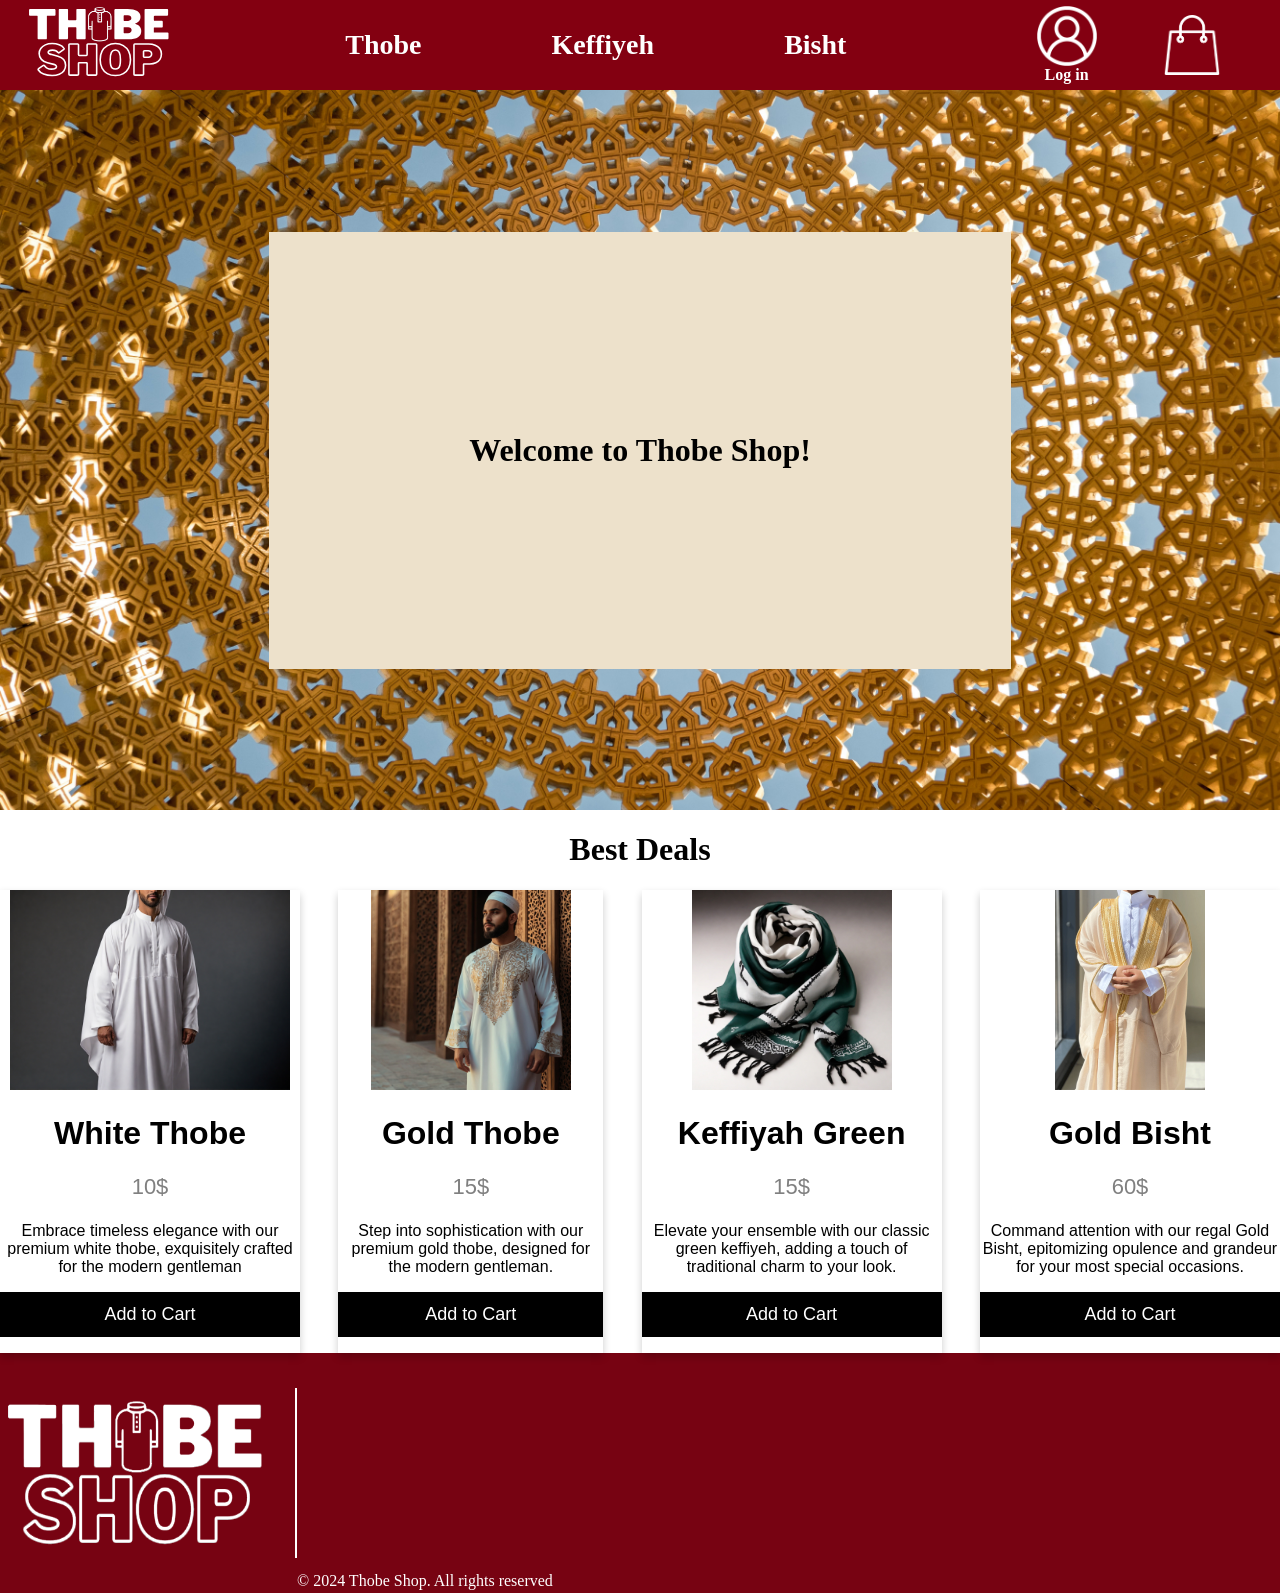
==== commit c62740e7: "Put a welcome text in the front page" ====
--- a/html_code/index.html
+++ b/html_code/index.html
@@ -55,7 +55,6 @@
     </div>
 
     <div class="start_section">
-      <img class="start_section_image" src="Images/Dummy_image.jpg" alt="" />
       <div class="Introduction-container">
         <h1>Welcome to Thobe Shop!</h1>
       </div>
--- a/html_code/style.css
+++ b/html_code/style.css
@@ -232,17 +232,21 @@
 }
 
 .Introduction-container {
-    position:absolute;
-    margin-top:320px;
+    display: flex;
+    justify-content: center;
+    align-items: center;
+   background-image: url(Images/Dummy_image.jpg);
+    background-size:cover;
+    background-repeat: no-repeat;
+    width: 100%;
+    height: 80vh;
+}
+
+.Introduction-container h1{
     background-color:#EDE1CB;
-    padding-right:900px;
-    padding-bottom:400px;
-}
-
-.Introduction-container h1{
-    display:flex;
-    justify-content:center;
-}
+    padding:200px;
+}
+
 
 #cartItems {
     display:flex;
@@ -273,7 +277,7 @@
 .hamburger-menu {
     display: none;
     position: relative; /* Added */
-    margin-right: 20px; /* Adjust as needed */
+    margin-right: 40px; /* Adjust as needed */
 }
 
 .hamburger {
